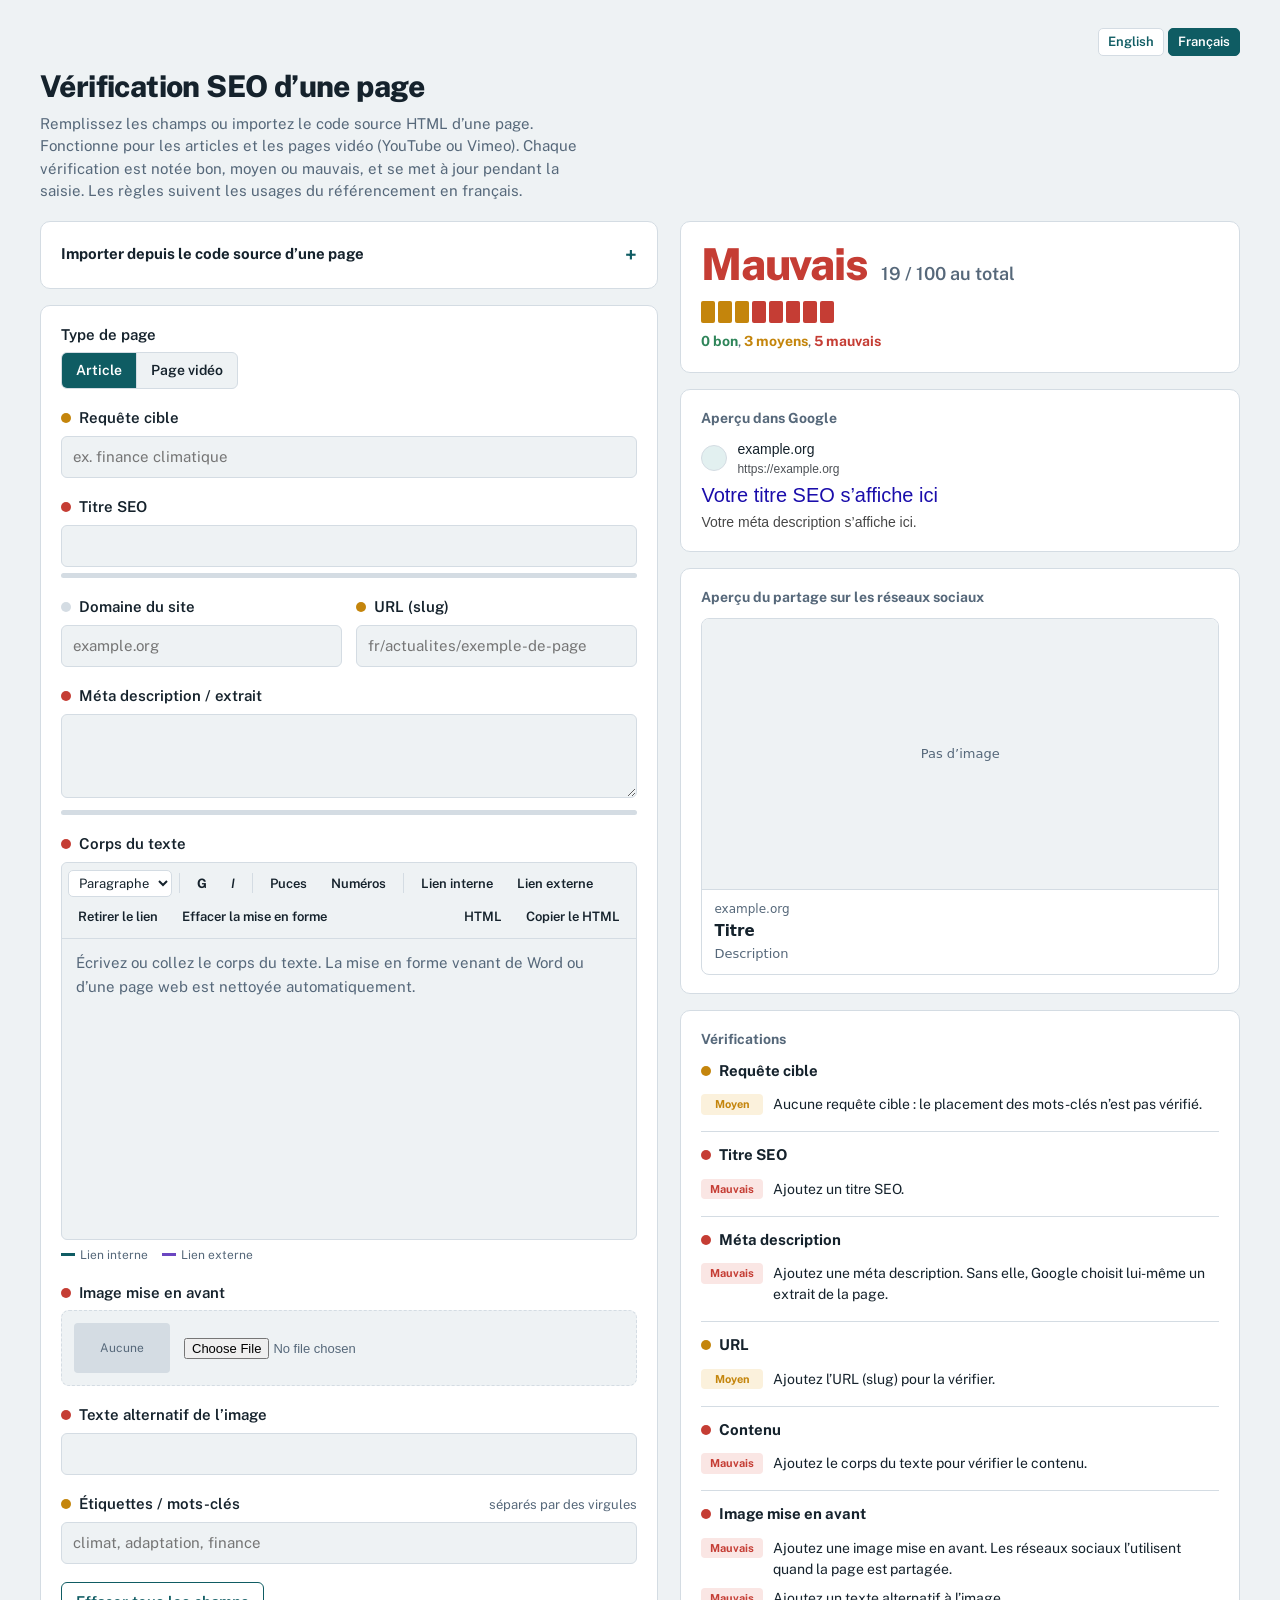
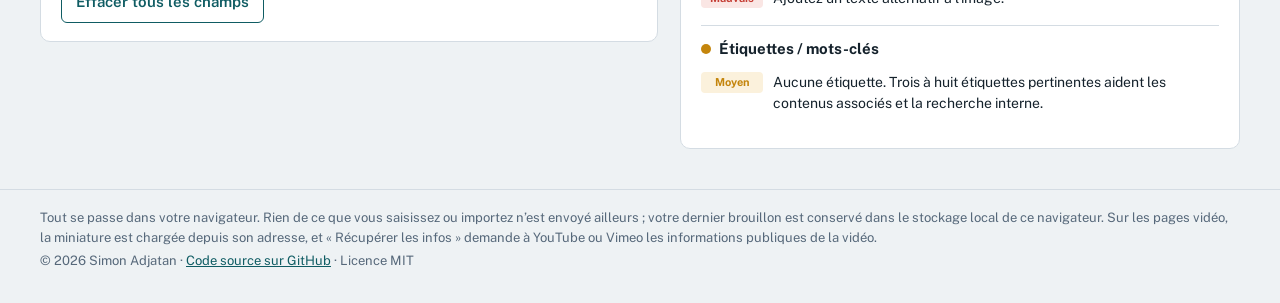
==== fr/index.html @ 81b3762e "Add French version with French SEO rules - fr/index.html: French interface, linked to the English pa" ====
<!doctype html>
<html lang="fr">
<head>
<meta charset="utf-8">
<meta name="viewport" content="width=device-width, initial-scale=1, viewport-fit=cover">
<title>Vérification SEO d’une page</title>
<meta name="description" content="Vérifiez le SEO d’une page dans votre navigateur&nbsp;: titre, méta description, URL, contenu, requête cible, liens, image et vidéo, avec aperçus Google et réseaux sociaux.">
<meta name="author" content="Simon Adjatan">
<meta name="theme-color" content="#0f5c63">
<link rel="canonical" href="https://thecoolsim.github.io/SEO-page-check/fr/">
<link rel="alternate" hreflang="en" href="https://thecoolsim.github.io/SEO-page-check/">
<link rel="alternate" hreflang="fr" href="https://thecoolsim.github.io/SEO-page-check/fr/">
<link rel="alternate" hreflang="x-default" href="https://thecoolsim.github.io/SEO-page-check/">
<meta property="og:type" content="website">
<meta property="og:locale" content="fr_FR">
<meta property="og:title" content="Vérification SEO d’une page">
<meta property="og:description" content="Vérifiez le titre, la description, l’URL, le contenu, les liens et les images d’une page, avec aperçus Google et réseaux sociaux. Tout se passe dans votre navigateur.">
<meta property="og:url" content="https://thecoolsim.github.io/SEO-page-check/fr/">
<meta name="twitter:card" content="summary">
<link rel="icon" href="data:image/svg+xml,%3Csvg xmlns='http://www.w3.org/2000/svg' viewBox='0 0 32 32'%3E%3Crect width='32' height='32' rx='7' fill='%230f5c63'/%3E%3Ccircle cx='14' cy='14' r='7' fill='none' stroke='white' stroke-width='3'/%3E%3Cpath d='M19 19l6 6' stroke='white' stroke-width='3' stroke-linecap='round'/%3E%3C/svg%3E">
<link rel="preconnect" href="https://fonts.googleapis.com">
<link rel="preconnect" href="https://fonts.gstatic.com" crossorigin>
<link href="https://fonts.googleapis.com/css2?family=Public+Sans:wght@400;500;600;700;800&display=swap" rel="stylesheet">
<link rel="stylesheet" href="../seo-page-check.css">
</head>
<body>
<header class="top"><div class="wrap">
  <nav class="langs" aria-label="Langue"><a href="../" hreflang="en" lang="en">English</a><span aria-current="true">Français</span></nav>
  <h1>Vérification SEO d’une page</h1>
  <p>Remplissez les champs ou importez le code source HTML d’une page. Fonctionne pour les articles et les pages vidéo (YouTube ou Vimeo). Chaque vérification est notée bon, moyen ou mauvais, et se met à jour pendant la saisie. Les règles suivent les usages du référencement en français.</p>
</div></header>

<main class="wrap grid">
<section class="form">
  <div class="panel">
    <details id="importBox">
      <summary>Importer depuis le code source d’une page</summary>
      <ol>
        <li>Ouvrez la page dans votre navigateur.</li>
        <li>Affichez le code source&nbsp;: Ctrl+U sous Windows ou Linux, Cmd+Option+U sur Mac (dans Safari, activez d’abord le menu Développement).</li>
        <li>Sélectionnez tout, copiez, puis collez ci-dessous.</li>
      </ol>
      <textarea id="src" placeholder="Collez ici le code source HTML complet"></textarea>
      <div class="btns">
        <button id="importBtn" type="button">Lire la source</button>
        <button id="exampleBtn" type="button" class="ghost">Charger un exemple</button>
        <span id="importMsg" class="small"></span>
      </div>
    </details>
  </div>

  <div class="panel">
    <div class="field">
      <span class="lbl">Type de page</span>
      <div class="seg" role="radiogroup" aria-label="Type de page">
        <label><input type="radio" name="ptype" value="article" checked> Article</label>
        <label><input type="radio" name="ptype" value="video"> Page vidéo</label>
      </div>
    </div>
    <div class="field">
      <label class="lbl" for="kp"><span class="dot" data-g="kp"></span>Requête cible</label>
      <input type="text" id="kp" placeholder="ex. finance climatique">
    </div>
    <div class="field">
      <label class="lbl" for="title"><span class="dot" data-g="title"></span>Titre SEO <span class="hint" id="titleHint"></span></label>
      <input type="text" id="title">
      <div class="meter"><span id="titleBar"></span></div>
    </div>
    <div class="row2 field">
      <div>
        <label class="lbl" for="domain"><span class="dot"></span>Domaine du site</label>
        <input type="text" id="domain" placeholder="example.org">
      </div>
      <div>
        <label class="lbl" for="slug"><span class="dot" data-g="slug"></span>URL (slug)</label>
        <input type="text" id="slug" placeholder="fr/actualites/exemple-de-page">
      </div>
    </div>
    <div class="field">
      <label class="lbl" for="desc"><span class="dot" data-g="desc"></span>Méta description / extrait <span class="hint" id="descHint"></span></label>
      <textarea id="desc"></textarea>
      <div class="meter"><span id="descBar"></span></div>
    </div>
    <div class="video-only vbox">
      <h2>Vidéo</h2>
      <div class="field">
        <label class="lbl" for="vurl"><span class="dot" data-g="vurl"></span>Adresse YouTube ou Vimeo <span class="hint">ou code d’intégration</span></label>
        <div class="inline">
          <input type="text" id="vurl" placeholder="https://www.youtube.com/watch?v=... ou https://vimeo.com/...">
          <button type="button" id="vfetch" title="Remplir les champs vidéo vides depuis YouTube ou Vimeo">Récupérer les infos</button>
        </div>
        <p class="small" id="vmsg"></p>
      </div>
      <div class="field">
        <label class="lbl" for="vtitle"><span class="dot" data-g="vtitle"></span>Titre de la vidéo <span class="hint" id="vtitleHint"></span></label>
        <input type="text" id="vtitle">
      </div>
      <div class="field">
        <label class="lbl" for="vdesc"><span class="dot" data-g="vdesc"></span>Description de la vidéo <span class="hint" id="vdescHint"></span></label>
        <textarea id="vdesc" placeholder="Ce que montre la vidéo. Ajoutez les chapitres sur des lignes séparées&nbsp;:&#10;0:00 Introduction&#10;1:15 Premier sujet"></textarea>
      </div>
      <div class="field">
        <label class="lbl" for="vthumb"><span class="dot" data-g="vthumb"></span>URL de la miniature</label>
        <div class="drop">
          <div class="thumb vthumb" id="vprev">Aucune</div>
          <div class="info"><input type="text" id="vthumb" placeholder="https://..."><div id="vthumbInfo"></div></div>
        </div>
      </div>
      <div class="row2 field">
        <div>
          <label class="lbl" for="vdate"><span class="dot" data-g="vdate"></span>Date de mise en ligne</label>
          <input type="date" id="vdate">
        </div>
        <div>
          <label class="lbl" for="vdur"><span class="dot" data-g="vdur"></span>Durée</label>
          <input type="text" id="vdur" placeholder="4:35">
        </div>
      </div>
      <div class="field">
        <label class="lbl" for="vtrans"><span class="dot" data-g="vtrans"></span>Transcription <span class="hint" id="vtransHint"></span></label>
        <textarea id="vtrans" class="tall" placeholder="Tout ce qui est dit dans la vidéo"></textarea>
      </div>
      <div class="field">
        <label class="check"><span class="dot" data-g="vcap"></span><input type="checkbox" id="vcap"> Des sous-titres sont disponibles</label>
      </div>
    </div>
    <div class="field">
      <label class="lbl" id="bodyLbl"><span class="dot" data-g="body"></span>Corps du texte <span class="hint" id="bodyHint"></span></label>
      <div class="rte-wrap" id="rteWrap">
        <div class="rte-bar" role="toolbar" aria-label="Mise en forme du texte">
          <select id="blockSel" class="fmt" aria-label="Style du texte" title="Style du texte">
            <option value="p">Paragraphe</option><option value="h2">Titre 2</option><option value="h3">Titre 3</option><option value="h4">Titre 4</option><option value="blockquote">Citation</option>
          </select>
          <span class="sep fmt"></span>
          <button type="button" class="fmt" data-cmd="bold" title="Gras (Ctrl/Cmd+B)" aria-pressed="false"><b>G</b></button>
          <button type="button" class="fmt" data-cmd="italic" title="Italique (Ctrl/Cmd+I)" aria-pressed="false"><i>I</i></button>
          <span class="sep fmt"></span>
          <button type="button" class="fmt" data-cmd="insertUnorderedList" title="Liste à puces" aria-pressed="false">Puces</button>
          <button type="button" class="fmt" data-cmd="insertOrderedList" title="Liste numérotée" aria-pressed="false">Numéros</button>
          <span class="sep fmt"></span>
          <button type="button" class="fmt" id="btnInt" title="Lien interne">Lien interne</button>
          <button type="button" class="fmt" id="btnExt" title="Lien externe (Ctrl/Cmd+K)">Lien externe</button>
          <button type="button" class="fmt" id="btnUnlink" title="Supprimer le lien">Retirer le lien</button>
          <button type="button" class="fmt" id="btnClean" title="Retirer le gras, l’italique et la mise en forme parasite">Effacer la mise en forme</button>
          <span class="push"></span>
          <button type="button" id="btnHtml" aria-pressed="false" title="Afficher ou modifier le HTML">HTML</button>
          <button type="button" id="btnCopy" title="Copier le HTML nettoyé">Copier le HTML</button>
        </div>
        <div class="rte-link" id="linkPanel" role="group" aria-label="Lien">
          <strong id="linkLabel">Lien interne</strong>
          <input type="text" id="linkUrl" aria-label="Adresse du lien">
          <label><input type="checkbox" id="linkBlank"> Ouvrir dans un nouvel onglet</label>
          <button type="button" id="linkApply">Appliquer</button>
          <button type="button" class="ghost" id="linkCancel">Annuler</button>
          <span class="note" id="linkNote"></span>
        </div>
        <div class="rte" id="bodyEditor" contenteditable="true" role="textbox" aria-multiline="true" aria-labelledby="bodyLbl" data-placeholder="Écrivez ou collez le corps du texte. La mise en forme venant de Word ou d’une page web est nettoyée automatiquement."></div>
        <textarea id="bodyHtml" aria-label="HTML du corps du texte" spellcheck="false"></textarea>
      </div>
      <div class="rte-foot"><span class="k ki"><i></i>Lien interne</span><span class="k ke"><i></i>Lien externe</span><span id="linkCounts"></span><span id="copyMsg"></span></div>
    </div>
    <div class="field">
      <label class="lbl"><span class="dot" data-g="image"></span>Image mise en avant</label>
      <div class="drop">
        <div class="thumb" id="thumb">Aucune</div>
        <div class="info">
          <input type="file" id="imgFile" accept="image/*" aria-label="Choisir l’image mise en avant">
          <div id="imgInfo"></div>
        </div>
      </div>
    </div>
    <div class="field">
      <label class="lbl" for="alt"><span class="dot" data-g="image"></span>Texte alternatif de l’image</label>
      <input type="text" id="alt">
    </div>
    <div class="field">
      <label class="lbl" for="tags"><span class="dot" data-g="tags"></span>Étiquettes / mots-clés <span class="hint">séparés par des virgules</span></label>
      <input type="text" id="tags" placeholder="climat, adaptation, finance">
    </div>
    <div class="btns">
      <button type="button" class="ghost" id="clearBtn">Effacer tous les champs</button>
    </div>
  </div>
</section>

<aside class="results">
  <div class="verdict" id="verdict"></div>
  <div class="previews">
    <div class="panel pv"><h2>Aperçu dans Google</h2><div class="serp" id="serp"></div></div>
    <div class="panel pv"><h2>Aperçu du partage sur les réseaux sociaux</h2><div class="social" id="social"></div></div>
  </div>
  <div class="panel groups"><h2>Vérifications</h2><div id="groups"></div></div>
  <div class="panel video-only ldbox">
    <h2>Données structurées de la vidéo</h2>
    <p class="small">Ajoutez ce code à la page pour que Google puisse afficher la vidéo dans les résultats. Vérifiez-le avec le <a href="https://search.google.com/test/rich-results?hl=fr" target="_blank" rel="noopener">test des résultats enrichis</a>.</p>
    <pre id="ld"></pre>
    <div class="btns"><button type="button" id="ldCopy">Copier le JSON-LD</button><span id="ldMsg" class="small"></span></div>
  </div>
</aside>
</main>

<footer class="foot"><div class="wrap">
  <p>Tout se passe dans votre navigateur. Rien de ce que vous saisissez ou importez n’est envoyé ailleurs&nbsp;; votre dernier brouillon est conservé dans le stockage local de ce navigateur. Sur les pages vidéo, la miniature est chargée depuis son adresse, et «&nbsp;Récupérer les infos&nbsp;» demande à YouTube ou Vimeo les informations publiques de la vidéo.</p>
  <p>&copy; 2026 Simon Adjatan &middot; <a href="https://github.com/Thecoolsim/SEO-page-check">Code source sur GitHub</a> &middot; Licence MIT</p>
</div></footer>

<script src="seo-page-check.fr.js"></script>
<script src="../seo-page-check.js"></script>
</body>
</html>
---- seo-page-check.css ----
:root{
  --bg:#eef2f4; --surface:#ffffff; --ink:#15222c; --muted:#56687a; --line:#d4dce3;
  --accent:#0f5c63; --accent-soft:#e2f0f0;
  --good:#2f855a; --ok:#c4850c; --bad:#c53d34;
  --good-soft:#e5f3eb; --ok-soft:#fbf1dc; --bad-soft:#fae6e4;
  --serp-title:#1a0dab; --serp-url:#4d5156; --serp-desc:#474747; --ext:#6b46c1;
  box-sizing:border-box;
  padding-top:env(safe-area-inset-top,0px);
  padding-bottom:env(safe-area-inset-bottom,0px);
}
@media (prefers-color-scheme:dark){
  :root:not([data-theme="light"]){
    --bg:#0f171d; --surface:#17232c; --ink:#e4ecf1; --muted:#98aab8; --line:#2a3a46;
    --accent:#62b8bd; --accent-soft:#1b3438;
    --good:#55b67f; --ok:#e2a93b; --bad:#e3685f;
    --good-soft:#18322a; --ok-soft:#382c14; --bad-soft:#3a1d1b;
    --serp-title:#99c3ff; --serp-url:#bdc1c6; --serp-desc:#bdc1c6; --ext:#b9a2f0;
  }
}
:root[data-theme="dark"]{
  --bg:#0f171d; --surface:#17232c; --ink:#e4ecf1; --muted:#98aab8; --line:#2a3a46;
  --accent:#62b8bd; --accent-soft:#1b3438;
  --good:#55b67f; --ok:#e2a93b; --bad:#e3685f;
  --good-soft:#18322a; --ok-soft:#382c14; --bad-soft:#3a1d1b;
  --serp-title:#99c3ff; --serp-url:#bdc1c6; --serp-desc:#bdc1c6; --ext:#b9a2f0;
}
html{scroll-padding-top:env(safe-area-inset-top,0px)}
*,*::before,*::after{box-sizing:inherit}
body{margin:0;background:var(--bg);color:var(--ink);font-family:"Public Sans",system-ui,-apple-system,"Segoe UI",Roboto,Arial,sans-serif;font-size:15px;line-height:1.5}
.wrap{max-width:1240px;margin:0 auto;padding:0 20px}
.top{padding:28px 0 18px}
.top h1{font-size:30px;font-weight:800;letter-spacing:-0.02em;margin:0 0 4px}
.top p{margin:0;color:var(--muted);max-width:62ch}
.grid{display:grid;grid-template-columns:minmax(0,1.05fr) minmax(0,0.95fr);gap:22px;align-items:start;padding-bottom:40px}
@media (max-width:900px){.grid{grid-template-columns:minmax(0,1fr)}}
.panel{background:var(--surface);border:1px solid var(--line);border-radius:10px;padding:18px 20px}
.form .panel+.panel{margin-top:16px}
.field{margin-bottom:18px}
.field:last-child{margin-bottom:0}
.lbl{display:flex;align-items:center;gap:8px;font-weight:600;margin-bottom:6px}
.dot{width:10px;height:10px;border-radius:50%;flex:none;background:var(--line)}
.dot.good{background:var(--good)} .dot.ok{background:var(--ok)} .dot.bad{background:var(--bad)}
.hint{font-weight:400;color:var(--muted);font-size:13px;margin-left:auto;text-align:right}
input[type=text],input[type=date],textarea{width:100%;font:inherit;color:var(--ink);background:var(--bg);border:1px solid var(--line);border-radius:6px;padding:9px 11px}
textarea{resize:vertical;min-height:84px}
.rte-wrap{border:1px solid var(--line);border-radius:6px;background:var(--bg)}
.rte-wrap:focus-within{outline:2px solid var(--accent);outline-offset:2px}
.rte-bar{display:flex;flex-wrap:wrap;gap:4px;padding:6px;border-bottom:1px solid var(--line);align-items:center;position:sticky;top:env(safe-area-inset-top,0px);background:var(--bg);border-radius:6px 6px 0 0;z-index:2}
.rte-bar button{background:transparent;color:var(--ink);border:1px solid transparent;padding:4px 9px;font-size:13px;border-radius:5px}
.rte-bar button:hover{border-color:var(--line)}
.rte-bar button[aria-pressed="true"]{background:var(--accent-soft);border-color:var(--accent);color:var(--accent)}
.rte-bar select{font:inherit;font-size:13px;color:var(--ink);background:var(--surface);border:1px solid var(--line);border-radius:5px;padding:4px 6px}
.rte-bar .sep{width:1px;height:20px;background:var(--line);margin:0 3px}
.rte-bar .push{margin-left:auto}
.rte-link{display:none;gap:8px;flex-wrap:wrap;align-items:center;padding:8px;border-bottom:1px solid var(--line);font-size:13px}
.rte-link.open{display:flex}
.rte-link input[type=text]{flex:1;min-width:200px;padding:6px 9px;background:var(--surface)}
.rte-link button{padding:5px 12px;font-size:13px}
.rte-link .note{flex-basis:100%;color:var(--muted)}
.rte{min-height:300px;max-height:680px;overflow:auto;padding:12px 14px;outline:none;line-height:1.6}
.rte:empty::before{content:attr(data-placeholder);color:var(--muted)}
.rte h2{font-size:20px;margin:18px 0 6px;line-height:1.3}
.rte h3{font-size:17px;margin:16px 0 6px}
.rte h4{font-size:15px;margin:14px 0 4px}
.rte p{margin:0 0 10px}
.rte ul,.rte ol{margin:0 0 10px;padding-left:22px}
.rte blockquote{margin:0 0 10px;padding-left:12px;border-left:3px solid var(--line);color:var(--muted)}
.rte a{text-underline-offset:2px}
.rte a[data-kind="internal"]{color:var(--accent);text-decoration:underline dotted}
.rte a[data-kind="external"]{color:var(--ext);text-decoration:underline}
.rte a[data-kind="external"]::after{content:"\2197";font-size:.8em;margin-left:1px}
#bodyHtml{display:none;border:0;border-radius:0 0 6px 6px;min-height:300px;font-family:ui-monospace,Menlo,Consolas,monospace;font-size:13px;background:var(--bg)}
.rte-wrap.html #bodyHtml{display:block}
.rte-wrap.html .rte,.rte-wrap.html .fmt{display:none}
.rte-foot{display:flex;flex-wrap:wrap;gap:14px;font-size:12px;color:var(--muted);margin-top:6px}
.rte-foot .k{display:inline-flex;align-items:center;gap:5px}
.rte-foot .k i{width:14px;height:3px;display:inline-block}
.rte-foot .ki i{background:var(--accent)} .rte-foot .ke i{background:var(--ext)}
#src{min-height:120px;font-size:13px}
input:focus-visible,textarea:focus-visible,button:focus-visible,summary:focus-visible,.drop:focus-within{outline:2px solid var(--accent);outline-offset:2px}
.meter{height:5px;background:var(--line);border-radius:3px;margin-top:6px;overflow:hidden}
.meter span{display:block;height:100%;width:0;background:var(--muted);transition:width .2s}
.meter span.good{background:var(--good)} .meter span.ok{background:var(--ok)} .meter span.bad{background:var(--bad)}
.row2{display:grid;grid-template-columns:1fr 1fr;gap:14px}
@media (max-width:560px){.row2{grid-template-columns:1fr}}
.small{font-size:13px;color:var(--muted);margin:6px 0 0}
button{font:inherit;font-weight:600;border-radius:6px;padding:8px 14px;cursor:pointer;border:1px solid var(--accent);background:var(--accent);color:var(--surface)}
button.ghost{background:transparent;color:var(--accent)}
details summary{cursor:pointer;font-weight:700;list-style:none;display:flex;justify-content:space-between;align-items:center}
details summary::-webkit-details-marker{display:none}
details summary::after{content:"+";font-size:20px;color:var(--accent)}
details[open] summary::after{content:"\2212"}
details ol{margin:10px 0 12px;padding-left:20px;color:var(--muted);font-size:14px}
.btns{display:flex;gap:10px;flex-wrap:wrap;align-items:center;margin-top:10px}
#importMsg{font-size:13px}
.drop{display:flex;gap:14px;align-items:center;border:1px dashed var(--line);border-radius:8px;padding:12px;background:var(--bg)}
.drop .thumb{width:96px;height:50px;border-radius:4px;background:var(--line);flex:none;overflow:hidden;display:flex;align-items:center;justify-content:center;color:var(--muted);font-size:12px}
.drop .thumb img{width:100%;height:100%;object-fit:cover}
.drop .info{font-size:13px;color:var(--muted);flex:1;min-width:0;overflow-wrap:anywhere}
.drop input[type=file]{font-size:13px;max-width:100%}

.results{position:sticky;top:calc(env(safe-area-inset-top,0px) + 12px)}
@media (max-width:900px){.results{position:static}}
.verdict{border-radius:10px;padding:20px;border:1px solid var(--line);background:var(--surface);margin-bottom:16px}
.verdict .big{display:flex;align-items:baseline;gap:14px;flex-wrap:wrap}
.verdict .word{font-size:44px;font-weight:800;letter-spacing:-0.03em;line-height:1}
.verdict .pct{font-size:18px;font-weight:600;color:var(--muted)}
.verdict.good .word{color:var(--good)} .verdict.ok .word{color:var(--ok)} .verdict.bad .word{color:var(--bad)}
.strip{display:flex;gap:3px;margin:14px 0 8px;flex-wrap:wrap}
.strip i{width:14px;height:22px;border-radius:2px;display:block}
.strip i.good{background:var(--good)} .strip i.ok{background:var(--ok)} .strip i.bad{background:var(--bad)}
.counts{font-size:14px;color:var(--muted)}
.counts b.good{color:var(--good)} .counts b.ok{color:var(--ok)} .counts b.bad{color:var(--bad)}
.previews{display:grid;gap:16px;margin-bottom:16px}
.pv h2,.groups h2{font-size:14px;font-weight:700;margin:0 0 10px;color:var(--muted)}
.serp{font-family:Arial,sans-serif}
.serp-site{display:flex;gap:10px;align-items:center;margin-bottom:4px}
.fav{width:26px;height:26px;border-radius:50%;background:var(--accent-soft);border:1px solid var(--line);flex:none}
.serp-name{font-size:14px;color:var(--ink)}
.serp-url{font-size:12px;color:var(--serp-url);overflow-wrap:anywhere}
.serp-title{font-size:20px;color:var(--serp-title);line-height:1.3;margin:2px 0 3px}
.serp-desc{font-size:14px;color:var(--serp-desc);line-height:1.58}
.social{border:1px solid var(--line);border-radius:8px;overflow:hidden;font-family:system-ui,-apple-system,"Segoe UI",Arial,sans-serif}
.social .img{aspect-ratio:1.91/1;background:var(--bg);display:flex;align-items:center;justify-content:center;color:var(--muted);font-size:13px;text-align:center;padding:10px}
.social .img img{width:100%;height:100%;object-fit:cover;display:block}
.social .img.has{padding:0}
.social .txt{padding:10px 12px;border-top:1px solid var(--line)}
.social .d{font-size:12px;color:var(--muted)}
.social .t{font-weight:700;font-size:15px;margin:2px 0;overflow:hidden;display:-webkit-box;-webkit-line-clamp:2;-webkit-box-orient:vertical}
.social .s{font-size:13px;color:var(--muted);overflow:hidden;display:-webkit-box;-webkit-line-clamp:1;-webkit-box-orient:vertical}
.group{border-top:1px solid var(--line);padding:12px 0}
.group:first-of-type{border-top:0;padding-top:0}
.group h3{display:flex;align-items:center;gap:8px;font-size:15px;margin:0 0 8px}
.group ul{list-style:none;margin:0;padding:0}
.group li{display:grid;grid-template-columns:62px 1fr;gap:10px;align-items:start;padding:4px 0;font-size:14px}
.tag{font-size:11px;font-weight:700;border-radius:4px;padding:2px 0;text-align:center}
.tag.good{background:var(--good-soft);color:var(--good)}
.tag.ok{background:var(--ok-soft);color:var(--ok)}
.tag.bad{background:var(--bad-soft);color:var(--bad)}
@media (prefers-reduced-motion:reduce){*{transition:none!important}}
.foot{border-top:1px solid var(--line);padding:18px 0 28px;font-size:13px;color:var(--muted)}
.foot p{margin:0 0 4px}
.foot a{color:var(--accent)}
.seg{display:inline-flex;border:1px solid var(--line);border-radius:6px;overflow:hidden;background:var(--bg)}
.seg label{display:flex;align-items:center;gap:6px;padding:7px 14px;cursor:pointer;font-weight:600;font-size:14px}
.seg label+label{border-left:1px solid var(--line)}
.seg input{position:absolute;opacity:0;pointer-events:none}
.seg label:has(input:checked){background:var(--accent);color:var(--surface)}
.seg label:has(input:focus-visible){outline:2px solid var(--accent);outline-offset:-2px}
.video-only{display:none}
body.is-video .video-only{display:block}
.vbox{border-top:1px solid var(--line);margin:0 0 18px;padding-top:16px}
.vbox h2{font-size:17px;margin:0 0 12px}
.inline{display:flex;gap:8px}
.inline input{flex:1;min-width:0}
.inline button{flex:none}
@media (max-width:560px){.inline{flex-direction:column}}
textarea.tall{min-height:160px}
label.check{display:flex;align-items:center;gap:8px;font-weight:600;cursor:pointer}
.drop .thumb.vthumb{width:128px;height:72px;position:relative}
.dur{position:absolute;right:4px;bottom:4px;background:rgba(0,0,0,.8);color:#fff;font-size:11px;font-weight:600;padding:1px 4px;border-radius:3px;font-family:Arial,sans-serif}
.drop .info input[type=text]{margin-bottom:6px;font-size:13px}
.serp.has-vid .serp-body{display:grid;grid-template-columns:minmax(0,1fr) 150px;gap:14px;align-items:start}
.serp-vid{position:relative;width:150px;aspect-ratio:16/9;border-radius:8px;overflow:hidden;background:var(--line)}
.serp-vid img{width:100%;height:100%;object-fit:cover;display:block}
.serp-meta{font-size:13px;color:var(--serp-url);margin-top:4px}
@media (max-width:480px){.serp.has-vid .serp-body{grid-template-columns:1fr}.serp-vid{width:100%}}
.social .img{position:relative}
.play{position:absolute;left:50%;top:50%;width:54px;height:54px;margin:-27px 0 0 -27px;border-radius:50%;background:rgba(0,0,0,.65)}
.play::after{content:"";position:absolute;left:21px;top:16px;border-left:18px solid #fff;border-top:11px solid transparent;border-bottom:11px solid transparent}
.ldbox{margin-top:16px}
.ldbox h2{font-size:14px;font-weight:700;margin:0 0 6px;color:var(--muted)}
.ldbox a{color:var(--accent)}
#ld{background:var(--bg);border:1px solid var(--line);border-radius:6px;padding:10px 12px;font:12px/1.5 ui-monospace,Menlo,Consolas,monospace;overflow:auto;max-height:420px;white-space:pre-wrap;overflow-wrap:anywhere;margin:10px 0 0}
@media (max-width:480px){.drop{flex-direction:column;align-items:stretch}.drop .info{width:100%}}
.top .wrap{position:relative}
.langs{display:flex;gap:4px;justify-content:flex-end;font-size:13px;font-weight:600;margin-bottom:8px}
.langs a,.langs span{padding:3px 9px;border-radius:5px;border:1px solid var(--line)}
.langs a{color:var(--accent);text-decoration:none;background:var(--surface)}
.langs a:hover{border-color:var(--accent)}
.langs span{background:var(--accent);border-color:var(--accent);color:var(--surface)}
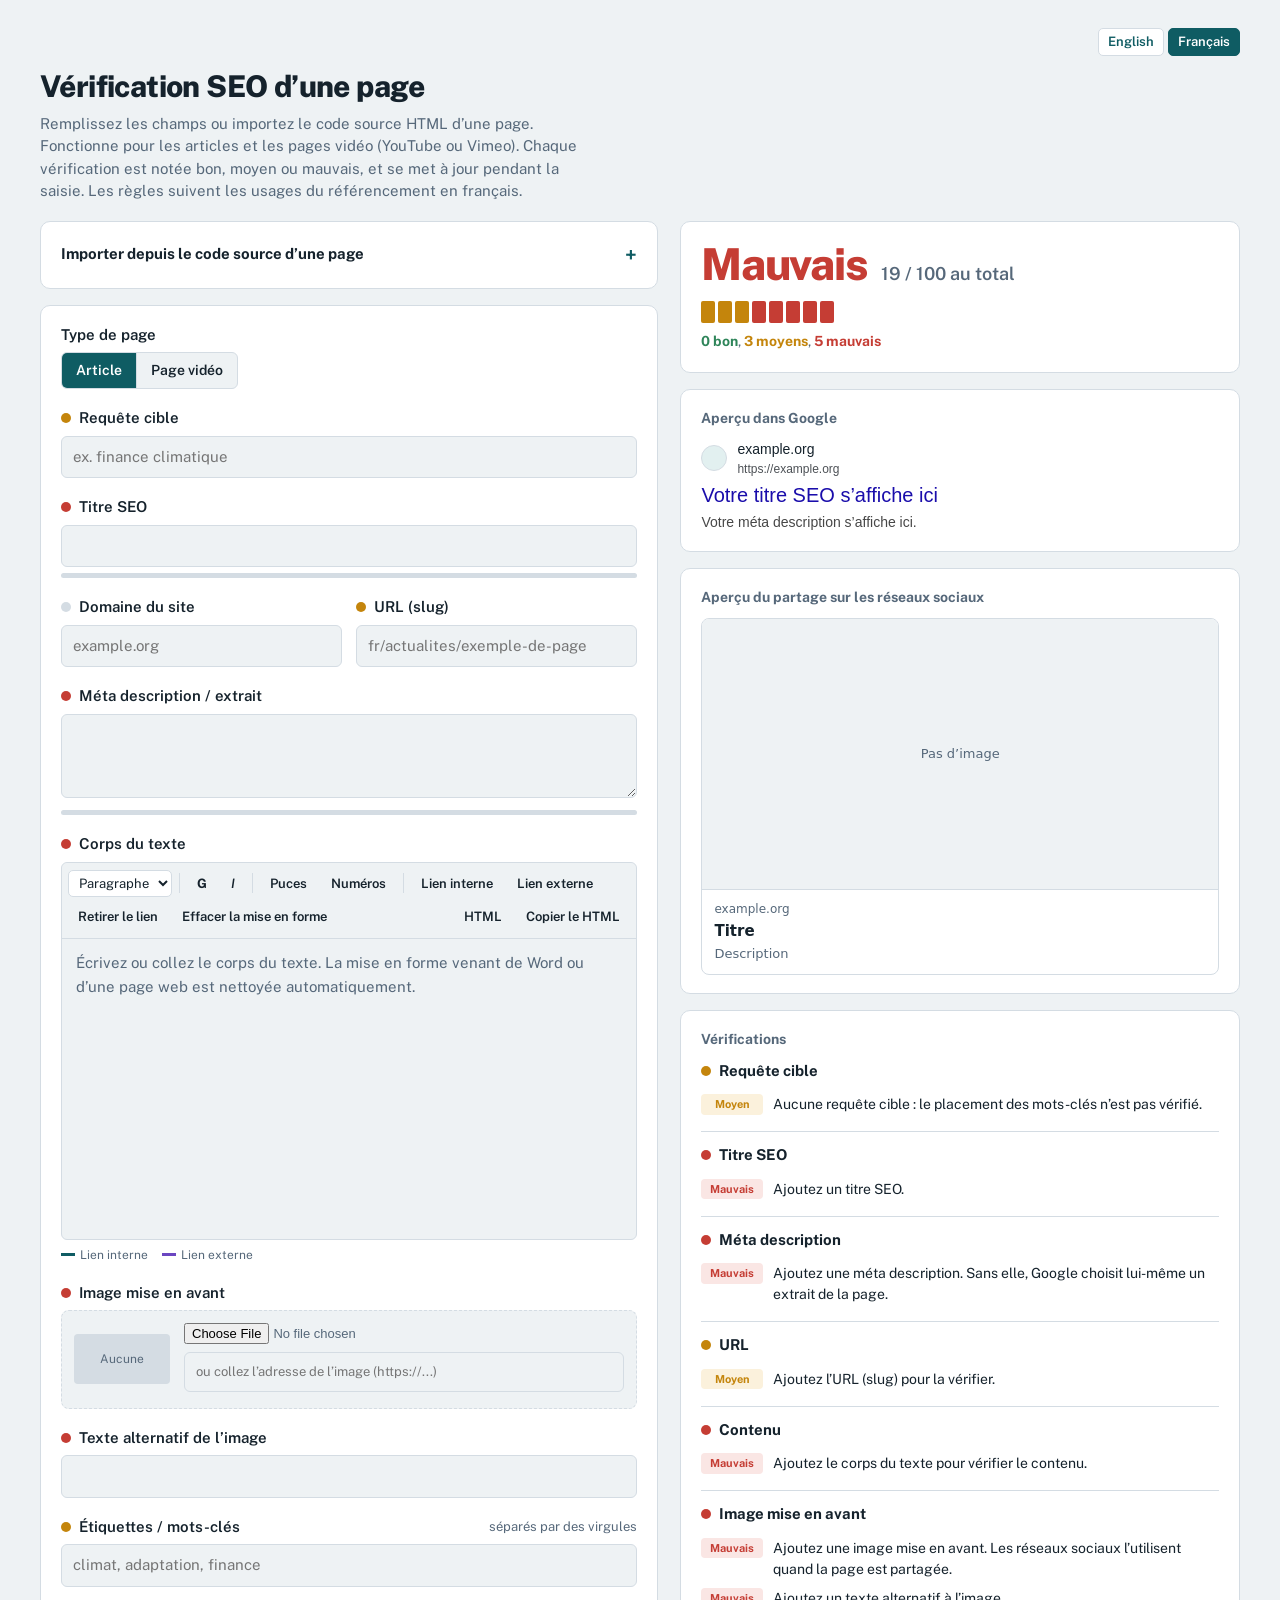
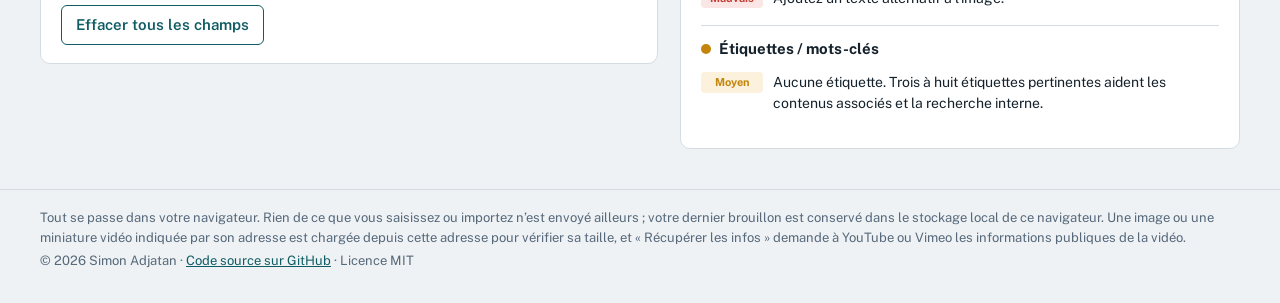
==== commit 1e5bc565: "Featured image by URL; complete the French example - Featured image can be given by address as well " ====
--- a/fr/index.html
+++ b/fr/index.html
@@ -165,6 +165,7 @@
         <div class="thumb" id="thumb">Aucune</div>
         <div class="info">
           <input type="file" id="imgFile" accept="image/*" aria-label="Choisir l’image mise en avant">
+          <input type="text" id="imgUrl" placeholder="ou collez l’adresse de l’image (https://...)" aria-label="Adresse de l’image mise en avant">
           <div id="imgInfo"></div>
         </div>
       </div>
@@ -200,7 +201,7 @@
 </main>
 
 <footer class="foot"><div class="wrap">
-  <p>Tout se passe dans votre navigateur. Rien de ce que vous saisissez ou importez n’est envoyé ailleurs&nbsp;; votre dernier brouillon est conservé dans le stockage local de ce navigateur. Sur les pages vidéo, la miniature est chargée depuis son adresse, et «&nbsp;Récupérer les infos&nbsp;» demande à YouTube ou Vimeo les informations publiques de la vidéo.</p>
+  <p>Tout se passe dans votre navigateur. Rien de ce que vous saisissez ou importez n’est envoyé ailleurs&nbsp;; votre dernier brouillon est conservé dans le stockage local de ce navigateur. Une image ou une miniature vidéo indiquée par son adresse est chargée depuis cette adresse pour vérifier sa taille, et «&nbsp;Récupérer les infos&nbsp;» demande à YouTube ou Vimeo les informations publiques de la vidéo.</p>
   <p>&copy; 2026 Simon Adjatan &middot; <a href="https://github.com/Thecoolsim/SEO-page-check">Code source sur GitHub</a> &middot; Licence MIT</p>
 </div></footer>
 
--- a/seo-page-check.css
+++ b/seo-page-check.css
@@ -179,3 +179,4 @@
 .langs a{color:var(--accent);text-decoration:none;background:var(--surface)}
 .langs a:hover{border-color:var(--accent)}
 .langs span{background:var(--accent);border-color:var(--accent);color:var(--surface)}
+#imgUrl{margin:8px 0 4px}
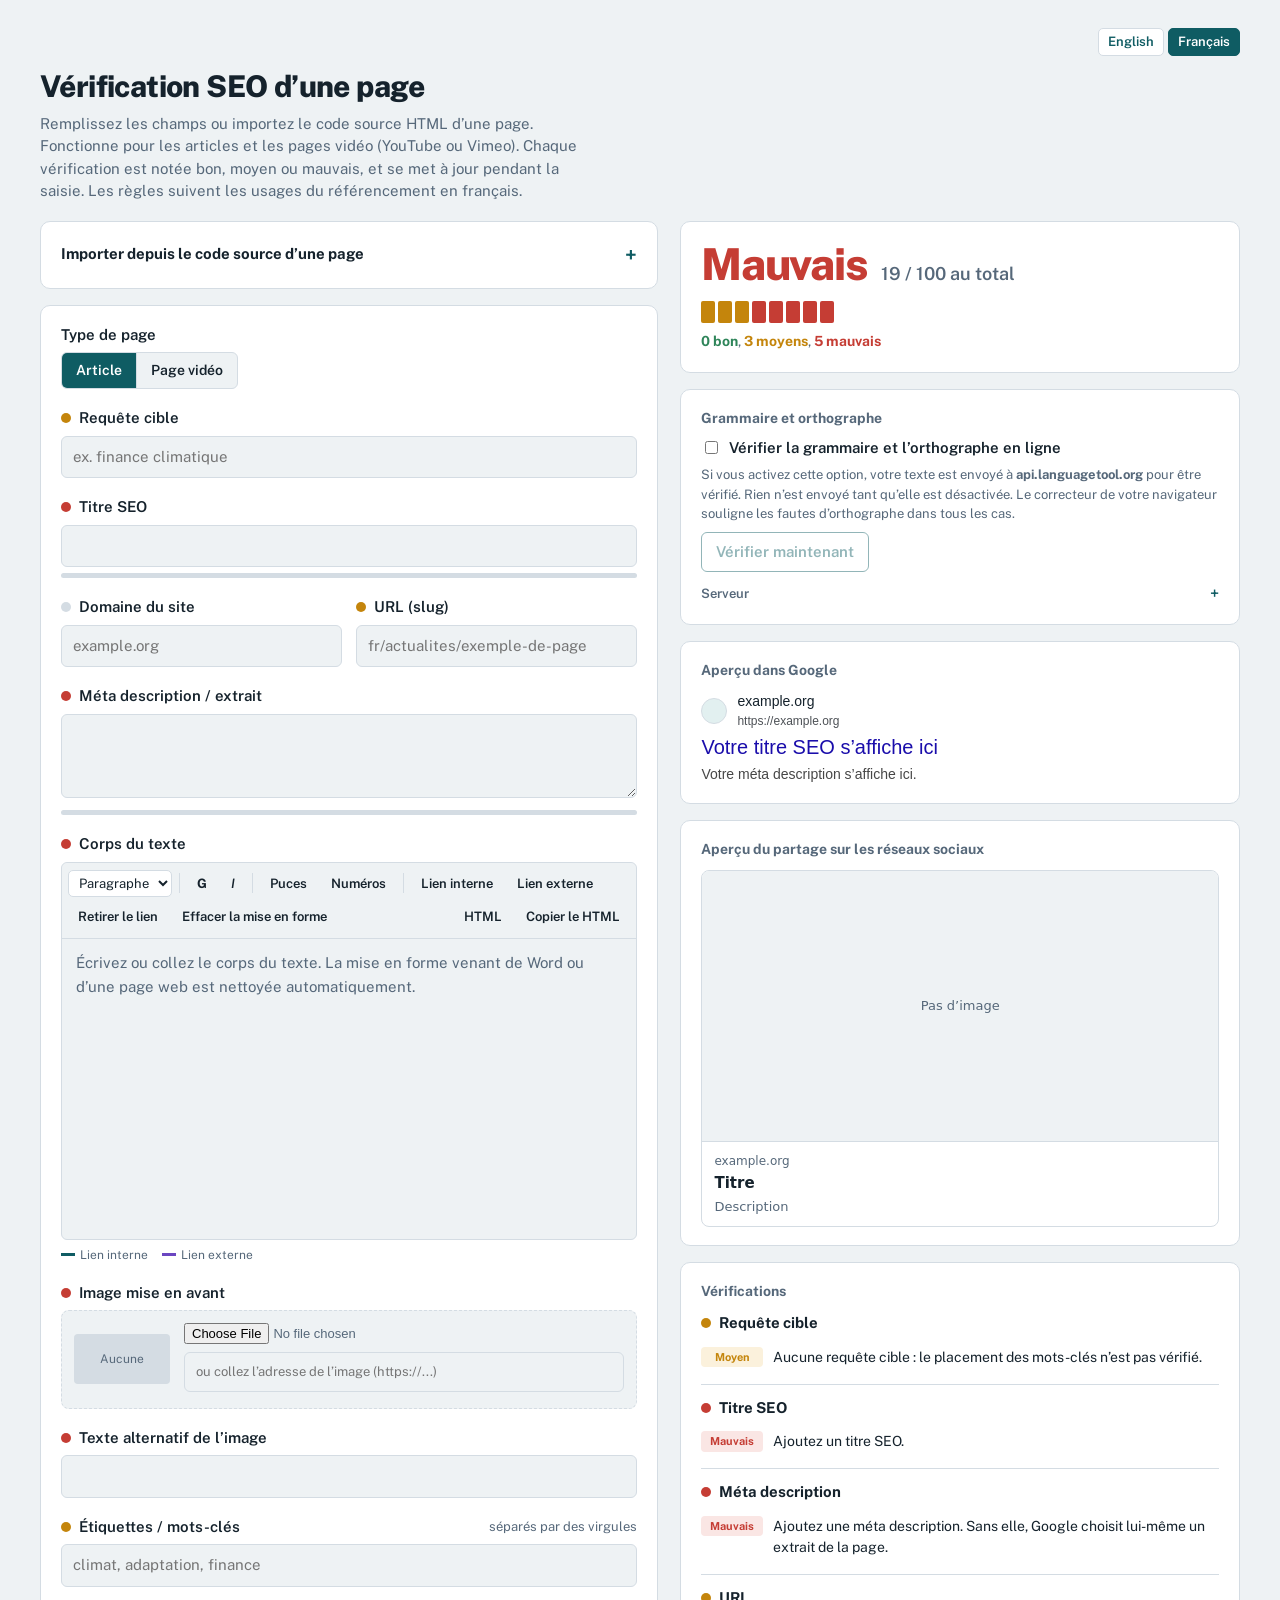
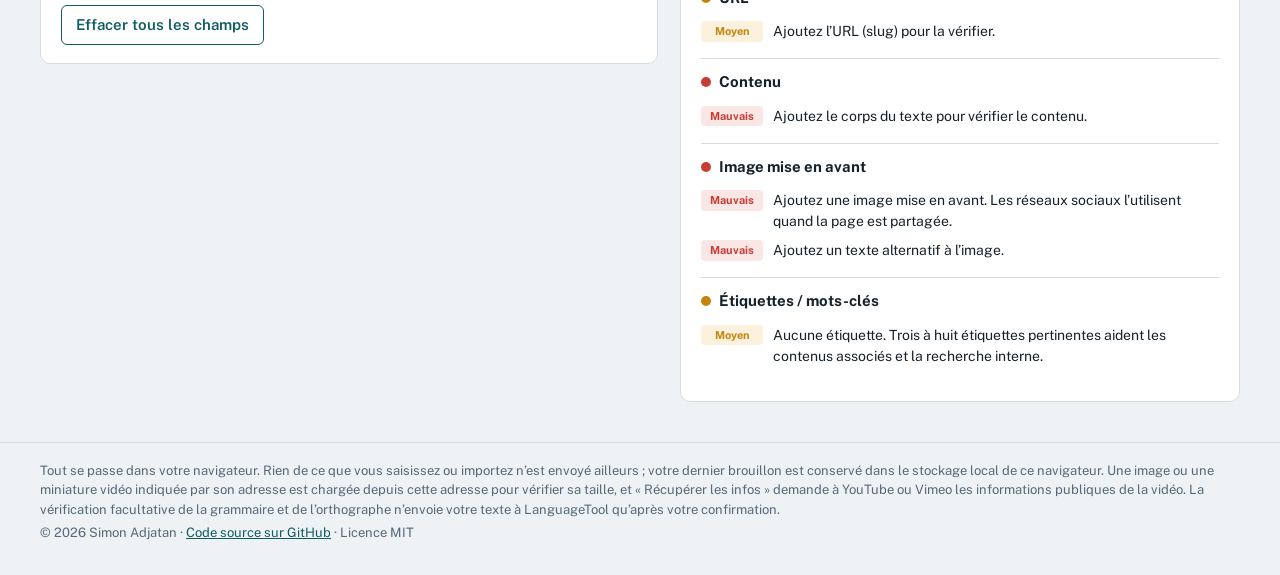
==== commit 30ac4c09: "Add spellcheck and optional LanguageTool grammar check - Browser spellcheck on all text fields and t" ====
--- a/fr/index.html
+++ b/fr/index.html
@@ -40,7 +40,7 @@
         <li>Affichez le code source&nbsp;: Ctrl+U sous Windows ou Linux, Cmd+Option+U sur Mac (dans Safari, activez d’abord le menu Développement).</li>
         <li>Sélectionnez tout, copiez, puis collez ci-dessous.</li>
       </ol>
-      <textarea id="src" placeholder="Collez ici le code source HTML complet"></textarea>
+      <textarea id="src" spellcheck="false" placeholder="Collez ici le code source HTML complet"></textarea>
       <div class="btns">
         <button id="importBtn" type="button">Lire la source</button>
         <button id="exampleBtn" type="button" class="ghost">Charger un exemple</button>
@@ -59,26 +59,26 @@
     </div>
     <div class="field">
       <label class="lbl" for="kp"><span class="dot" data-g="kp"></span>Requête cible</label>
-      <input type="text" id="kp" placeholder="ex. finance climatique">
+      <input type="text" id="kp" spellcheck="true" placeholder="ex. finance climatique">
     </div>
     <div class="field">
       <label class="lbl" for="title"><span class="dot" data-g="title"></span>Titre SEO <span class="hint" id="titleHint"></span></label>
-      <input type="text" id="title">
+      <input type="text" id="title" spellcheck="true">
       <div class="meter"><span id="titleBar"></span></div>
     </div>
     <div class="row2 field">
       <div>
         <label class="lbl" for="domain"><span class="dot"></span>Domaine du site</label>
-        <input type="text" id="domain" placeholder="example.org">
+        <input type="text" id="domain" spellcheck="false" placeholder="example.org">
       </div>
       <div>
         <label class="lbl" for="slug"><span class="dot" data-g="slug"></span>URL (slug)</label>
-        <input type="text" id="slug" placeholder="fr/actualites/exemple-de-page">
+        <input type="text" id="slug" spellcheck="false" placeholder="fr/actualites/exemple-de-page">
       </div>
     </div>
     <div class="field">
       <label class="lbl" for="desc"><span class="dot" data-g="desc"></span>Méta description / extrait <span class="hint" id="descHint"></span></label>
-      <textarea id="desc"></textarea>
+      <textarea id="desc" spellcheck="true"></textarea>
       <div class="meter"><span id="descBar"></span></div>
     </div>
     <div class="video-only vbox">
@@ -86,24 +86,24 @@
       <div class="field">
         <label class="lbl" for="vurl"><span class="dot" data-g="vurl"></span>Adresse YouTube ou Vimeo <span class="hint">ou code d’intégration</span></label>
         <div class="inline">
-          <input type="text" id="vurl" placeholder="https://www.youtube.com/watch?v=... ou https://vimeo.com/...">
+          <input type="text" id="vurl" spellcheck="false" placeholder="https://www.youtube.com/watch?v=... ou https://vimeo.com/...">
           <button type="button" id="vfetch" title="Remplir les champs vidéo vides depuis YouTube ou Vimeo">Récupérer les infos</button>
         </div>
         <p class="small" id="vmsg"></p>
       </div>
       <div class="field">
         <label class="lbl" for="vtitle"><span class="dot" data-g="vtitle"></span>Titre de la vidéo <span class="hint" id="vtitleHint"></span></label>
-        <input type="text" id="vtitle">
+        <input type="text" id="vtitle" spellcheck="true">
       </div>
       <div class="field">
         <label class="lbl" for="vdesc"><span class="dot" data-g="vdesc"></span>Description de la vidéo <span class="hint" id="vdescHint"></span></label>
-        <textarea id="vdesc" placeholder="Ce que montre la vidéo. Ajoutez les chapitres sur des lignes séparées&nbsp;:&#10;0:00 Introduction&#10;1:15 Premier sujet"></textarea>
+        <textarea id="vdesc" spellcheck="true" placeholder="Ce que montre la vidéo. Ajoutez les chapitres sur des lignes séparées&nbsp;:&#10;0:00 Introduction&#10;1:15 Premier sujet"></textarea>
       </div>
       <div class="field">
         <label class="lbl" for="vthumb"><span class="dot" data-g="vthumb"></span>URL de la miniature</label>
         <div class="drop">
           <div class="thumb vthumb" id="vprev">Aucune</div>
-          <div class="info"><input type="text" id="vthumb" placeholder="https://..."><div id="vthumbInfo"></div></div>
+          <div class="info"><input type="text" id="vthumb" spellcheck="false" placeholder="https://..."><div id="vthumbInfo"></div></div>
         </div>
       </div>
       <div class="row2 field">
@@ -113,12 +113,12 @@
         </div>
         <div>
           <label class="lbl" for="vdur"><span class="dot" data-g="vdur"></span>Durée</label>
-          <input type="text" id="vdur" placeholder="4:35">
+          <input type="text" id="vdur" spellcheck="false" placeholder="4:35">
         </div>
       </div>
       <div class="field">
         <label class="lbl" for="vtrans"><span class="dot" data-g="vtrans"></span>Transcription <span class="hint" id="vtransHint"></span></label>
-        <textarea id="vtrans" class="tall" placeholder="Tout ce qui est dit dans la vidéo"></textarea>
+        <textarea id="vtrans" spellcheck="true" class="tall" placeholder="Tout ce qui est dit dans la vidéo"></textarea>
       </div>
       <div class="field">
         <label class="check"><span class="dot" data-g="vcap"></span><input type="checkbox" id="vcap"> Des sous-titres sont disponibles</label>
@@ -148,13 +148,13 @@
         </div>
         <div class="rte-link" id="linkPanel" role="group" aria-label="Lien">
           <strong id="linkLabel">Lien interne</strong>
-          <input type="text" id="linkUrl" aria-label="Adresse du lien">
+          <input type="text" id="linkUrl" spellcheck="false" aria-label="Adresse du lien">
           <label><input type="checkbox" id="linkBlank"> Ouvrir dans un nouvel onglet</label>
           <button type="button" id="linkApply">Appliquer</button>
           <button type="button" class="ghost" id="linkCancel">Annuler</button>
           <span class="note" id="linkNote"></span>
         </div>
-        <div class="rte" id="bodyEditor" contenteditable="true" role="textbox" aria-multiline="true" aria-labelledby="bodyLbl" data-placeholder="Écrivez ou collez le corps du texte. La mise en forme venant de Word ou d’une page web est nettoyée automatiquement."></div>
+        <div class="rte" id="bodyEditor" contenteditable="true" spellcheck="true" role="textbox" aria-multiline="true" aria-labelledby="bodyLbl" data-placeholder="Écrivez ou collez le corps du texte. La mise en forme venant de Word ou d’une page web est nettoyée automatiquement."></div>
         <textarea id="bodyHtml" aria-label="HTML du corps du texte" spellcheck="false"></textarea>
       </div>
       <div class="rte-foot"><span class="k ki"><i></i>Lien interne</span><span class="k ke"><i></i>Lien externe</span><span id="linkCounts"></span><span id="copyMsg"></span></div>
@@ -165,18 +165,18 @@
         <div class="thumb" id="thumb">Aucune</div>
         <div class="info">
           <input type="file" id="imgFile" accept="image/*" aria-label="Choisir l’image mise en avant">
-          <input type="text" id="imgUrl" placeholder="ou collez l’adresse de l’image (https://...)" aria-label="Adresse de l’image mise en avant">
+          <input type="text" id="imgUrl" spellcheck="false" placeholder="ou collez l’adresse de l’image (https://...)" aria-label="Adresse de l’image mise en avant">
           <div id="imgInfo"></div>
         </div>
       </div>
     </div>
     <div class="field">
       <label class="lbl" for="alt"><span class="dot" data-g="image"></span>Texte alternatif de l’image</label>
-      <input type="text" id="alt">
+      <input type="text" id="alt" spellcheck="true">
     </div>
     <div class="field">
       <label class="lbl" for="tags"><span class="dot" data-g="tags"></span>Étiquettes / mots-clés <span class="hint">séparés par des virgules</span></label>
-      <input type="text" id="tags" placeholder="climat, adaptation, finance">
+      <input type="text" id="tags" spellcheck="true" placeholder="climat, adaptation, finance">
     </div>
     <div class="btns">
       <button type="button" class="ghost" id="clearBtn">Effacer tous les champs</button>
@@ -186,6 +186,20 @@
 
 <aside class="results">
   <div class="verdict" id="verdict"></div>
+  <div class="panel ltbox">
+    <h2>Grammaire et orthographe</h2>
+    <label class="check"><input type="checkbox" id="ltOn"> Vérifier la grammaire et l’orthographe en ligne</label>
+    <p class="small">Si vous activez cette option, votre texte est envoyé à <b class="lthost"></b> pour être vérifié. Rien n’est envoyé tant qu’elle est désactivée. Le correcteur de votre navigateur souligne les fautes d’orthographe dans tous les cas.</p>
+    <div class="btns">
+      <button type="button" class="ghost" id="ltCheck" disabled>Vérifier maintenant</button>
+      <span id="ltMsg" class="small" role="status"></span>
+    </div>
+    <details class="ltserver">
+      <summary>Serveur</summary>
+      <input type="text" id="ltServer" spellcheck="false" aria-label="Adresse du serveur LanguageTool" placeholder="https://api.languagetool.org/v2/check">
+      <p class="small">Laissez vide pour utiliser le service public et gratuit de LanguageTool. Pour garder les textes au sein de votre organisation, indiquez l’adresse de votre propre serveur LanguageTool, terminée par /v2/check.</p>
+    </details>
+  </div>
   <div class="previews">
     <div class="panel pv"><h2>Aperçu dans Google</h2><div class="serp" id="serp"></div></div>
     <div class="panel pv"><h2>Aperçu du partage sur les réseaux sociaux</h2><div class="social" id="social"></div></div>
@@ -201,9 +215,16 @@
 </main>
 
 <footer class="foot"><div class="wrap">
-  <p>Tout se passe dans votre navigateur. Rien de ce que vous saisissez ou importez n’est envoyé ailleurs&nbsp;; votre dernier brouillon est conservé dans le stockage local de ce navigateur. Une image ou une miniature vidéo indiquée par son adresse est chargée depuis cette adresse pour vérifier sa taille, et «&nbsp;Récupérer les infos&nbsp;» demande à YouTube ou Vimeo les informations publiques de la vidéo.</p>
+  <p>Tout se passe dans votre navigateur. Rien de ce que vous saisissez ou importez n’est envoyé ailleurs&nbsp;; votre dernier brouillon est conservé dans le stockage local de ce navigateur. Une image ou une miniature vidéo indiquée par son adresse est chargée depuis cette adresse pour vérifier sa taille, et «&nbsp;Récupérer les infos&nbsp;» demande à YouTube ou Vimeo les informations publiques de la vidéo. La vérification facultative de la grammaire et de l’orthographe n’envoie votre texte à LanguageTool qu’après votre confirmation.</p>
   <p>&copy; 2026 Simon Adjatan &middot; <a href="https://github.com/Thecoolsim/SEO-page-check">Code source sur GitHub</a> &middot; Licence MIT</p>
 </div></footer>
+
+<dialog id="ltDialog" aria-labelledby="ltDlgTitle">
+  <h2 id="ltDlgTitle">Envoyer votre texte à LanguageTool&nbsp;?</h2>
+  <p>Pour vérifier la grammaire et l’orthographe, votre requête cible, vos titres, vos descriptions, le corps du texte, le texte alternatif, les étiquettes et la transcription seront envoyés à <b class="lthost"></b><span class="ltpublic">, un service exploité par LanguageTool GmbH en Allemagne</span>. Ne l’utilisez pas pour des brouillons confidentiels.</p>
+  <p>Le texte est renvoyé après chaque modification, tant que la vérification reste activée. Rien n’est envoyé avant votre confirmation.</p>
+  <div class="btns"><button type="button" id="ltSend">Envoyer et vérifier</button><button type="button" class="ghost" id="ltCancel" autofocus>Annuler</button></div>
+</dialog>
 
 <script src="seo-page-check.fr.js"></script>
 <script src="../seo-page-check.js"></script>
--- a/seo-page-check.css
+++ b/seo-page-check.css
@@ -180,3 +180,19 @@
 .langs a:hover{border-color:var(--accent)}
 .langs span{background:var(--accent);border-color:var(--accent);color:var(--surface)}
 #imgUrl{margin:8px 0 4px}
+.ltbox{margin-bottom:16px}
+.ltbox h2{font-size:14px;font-weight:700;margin:0 0 8px;color:var(--muted)}
+.ltbox .btns{margin-top:8px}
+.ltbox select{font:inherit;font-size:13px;color:var(--ink);background:var(--bg);border:1px solid var(--line);border-radius:6px;padding:6px 8px}
+.ltbox button:disabled{opacity:.45;cursor:default}
+.ltserver{margin-top:10px}
+.ltserver summary{font-size:13px;font-weight:600;color:var(--muted)}
+.ltserver summary::after{font-size:16px}
+.ltserver input{margin-top:8px;font-size:13px}
+#ltDialog{max-width:520px;width:calc(100% - 32px);border:1px solid var(--line);border-radius:10px;background:var(--surface);color:var(--ink);padding:20px 22px}
+#ltDialog::backdrop{background:rgba(10,20,26,.55)}
+#ltDialog h2{font-size:18px;margin:0 0 10px}
+#ltDialog p{margin:0 0 10px;font-size:14px}
+.group.lang li{grid-template-columns:86px 1fr}
+.group li.x{font-size:13px;color:var(--muted)}
+.group li.x .tag{background:var(--bg);color:var(--muted);border:1px solid var(--line)}
